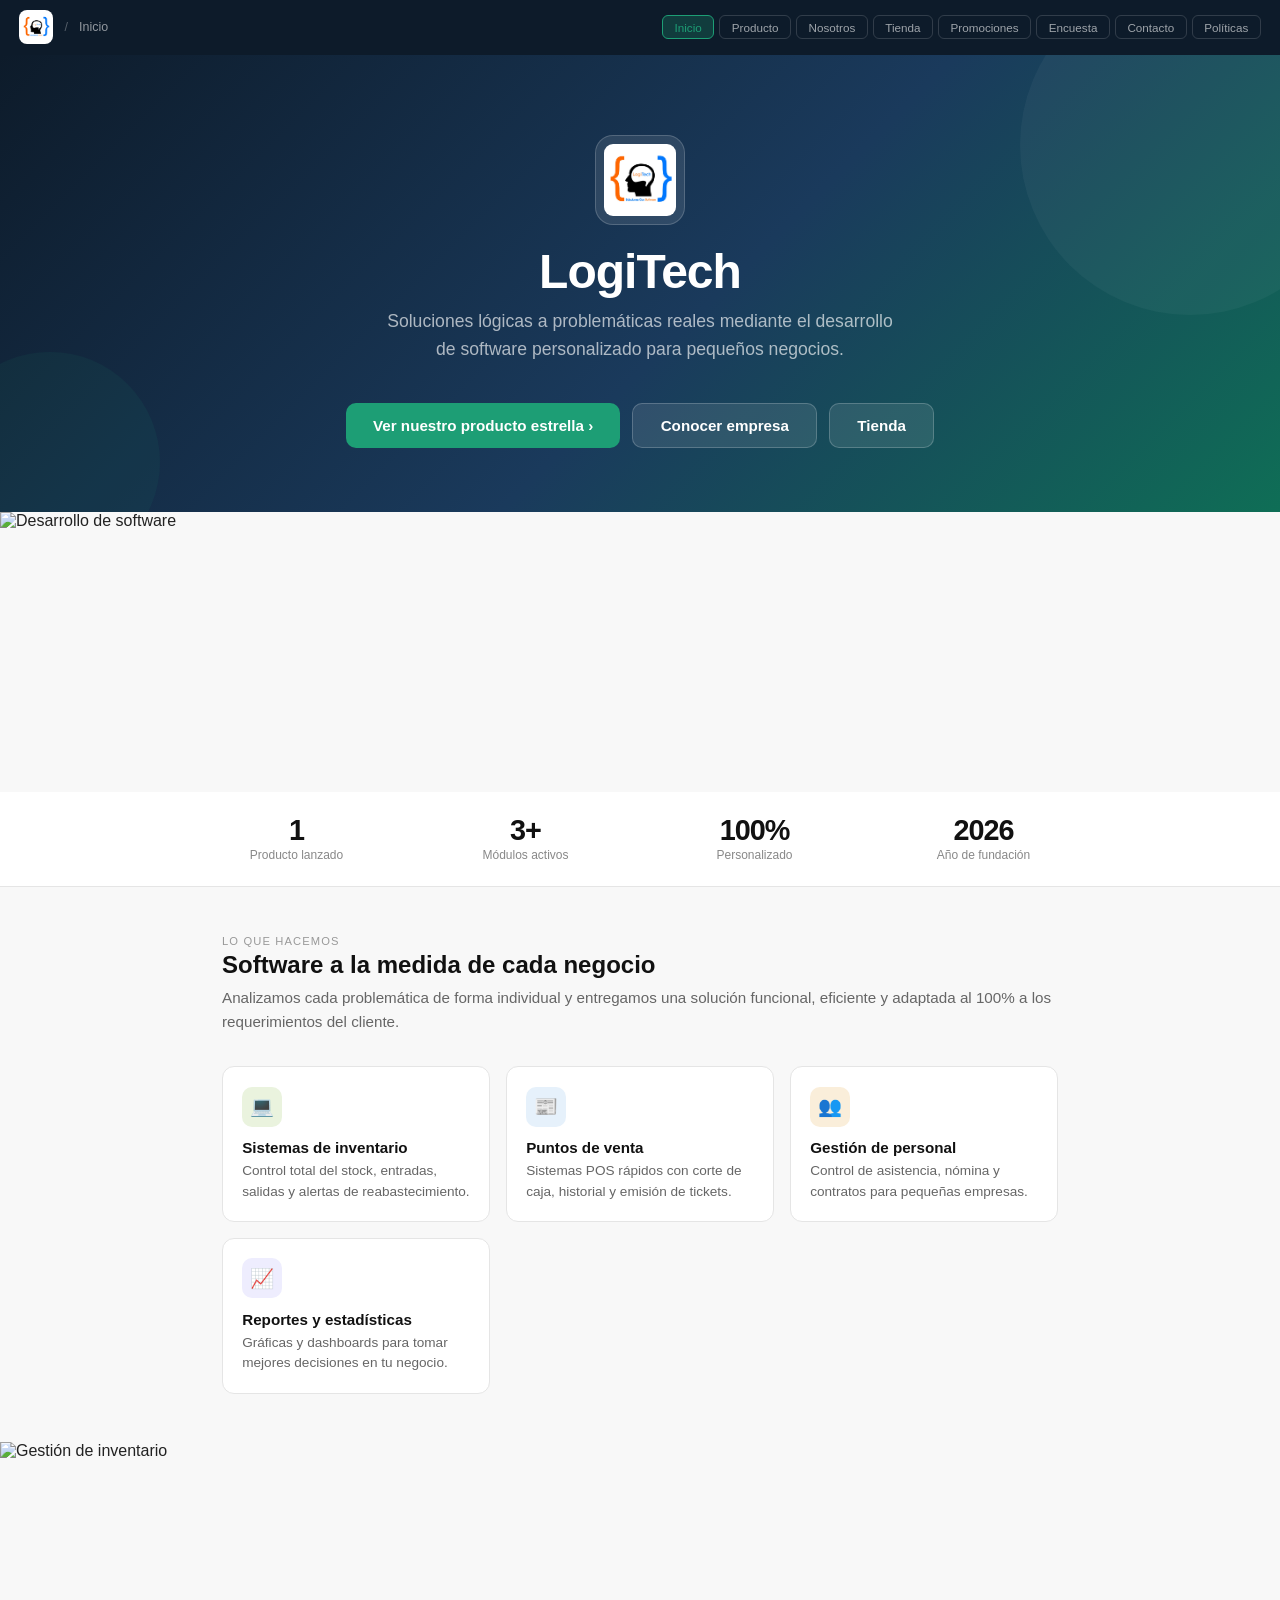
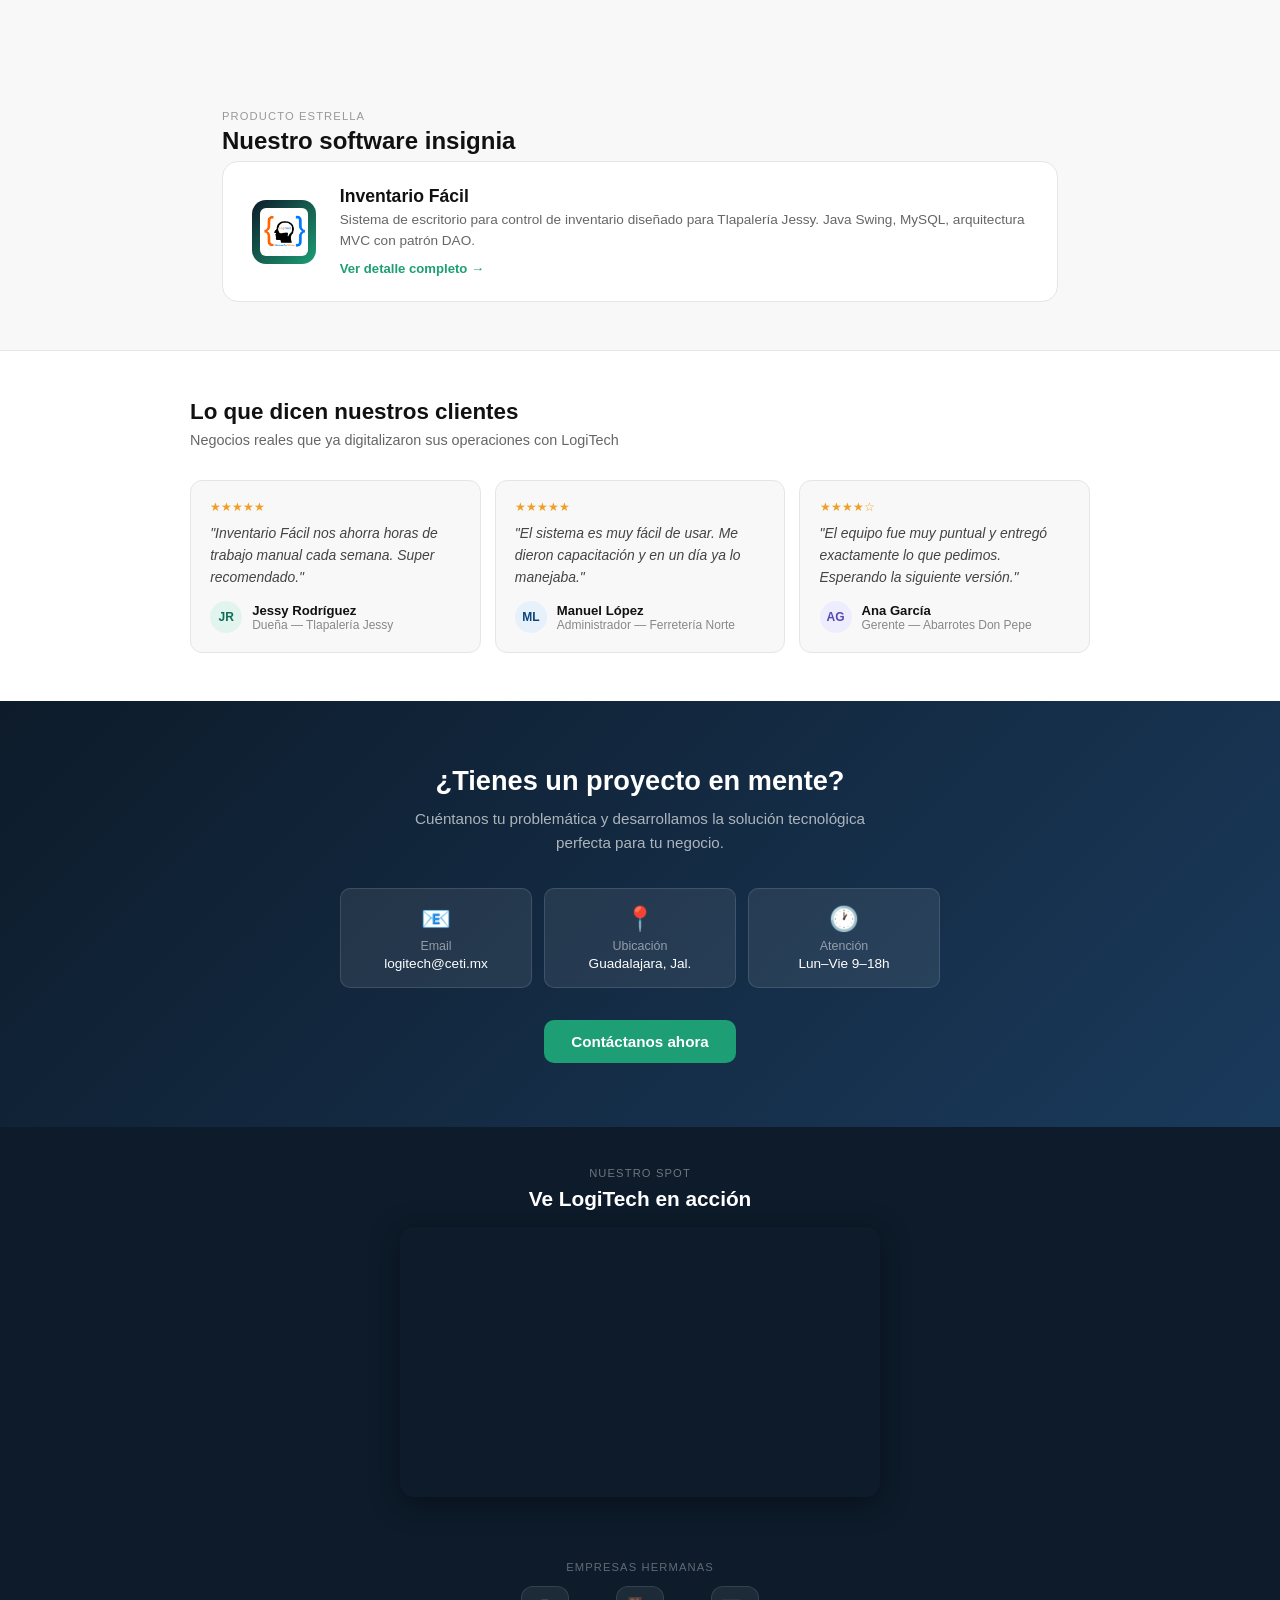
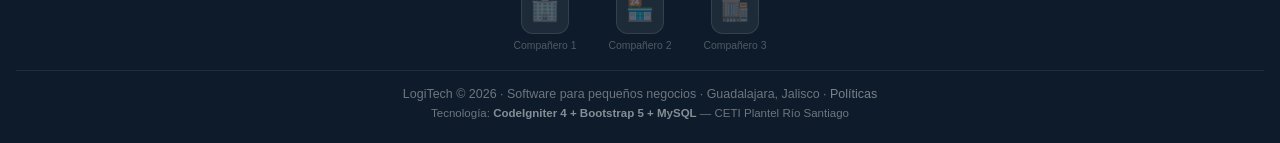
==== home.html @ 09f6c5d1 "Add files via upload" ====
<!DOCTYPE html>
<html lang="es">
<head>
<meta charset="UTF-8">
<meta name="viewport" content="width=device-width, initial-scale=1.0">
<title>Inicio &mdash; LogiTech</title>
<link rel="stylesheet" href="shared.css">
<style>body{animation:fadeIn .3s ease}
.hero{background:linear-gradient(135deg,#0d1b2a 0%,#1a3a5c 55%,#0F6E56 100%);padding:5rem 2rem 4rem;text-align:center;color:#fff;position:relative;overflow:hidden}
.hero::before{content:'';position:absolute;top:-80px;right:-80px;width:340px;height:340px;border-radius:50%;background:rgba(255,255,255,0.04)}
.hero::after{content:'';position:absolute;bottom:-60px;left:-60px;width:220px;height:220px;border-radius:50%;background:rgba(29,158,117,0.08)}
.hero-logo{height:90px;margin:0 auto 1.2rem;display:block;border-radius:18px;background:rgba(255,255,255,0.1);padding:8px;border:1.5px solid rgba(255,255,255,0.18);position:relative;z-index:1}
.hero h1{font-size:3rem;font-weight:700;margin-bottom:.5rem;letter-spacing:-1px;position:relative;z-index:1}
.hero .tagline{font-size:1.1rem;color:rgba(255,255,255,0.65);max-width:520px;margin:0 auto 2.5rem;line-height:1.6;position:relative;z-index:1}
.hero-btns{position:relative;z-index:1}
.stats-strip{background:#fff;border-bottom:1px solid #e5e5e5;padding:1.5rem 2rem}
.stats-inner{max-width:900px;margin:0 auto;display:grid;grid-template-columns:repeat(auto-fit,minmax(140px,1fr));gap:1rem;text-align:center}
.stat-item .num{font-size:1.8rem;font-weight:700;color:#111;letter-spacing:-1px;line-height:1}
.stat-item .lbl{font-size:.75rem;color:#888;margin-top:3px}
.home-section{max-width:900px;margin:0 auto;padding:3rem 2rem}
.home-section h2{font-size:1.5rem;font-weight:600;color:#111;margin-bottom:.4rem}
.home-section .sub{font-size:.95rem;color:#666;margin-bottom:2rem;line-height:1.6}
.cards3{display:grid;grid-template-columns:repeat(auto-fit,minmax(200px,1fr));gap:16px}
.card3{background:#fff;border:1px solid #e5e5e5;border-radius:12px;padding:1.2rem;transition:box-shadow .2s,border-color .2s}
.card3:hover{box-shadow:0 4px 16px rgba(0,0,0,0.07);border-color:#ccc}
.card3-icon{width:40px;height:40px;border-radius:10px;display:flex;align-items:center;justify-content:center;margin-bottom:.8rem;font-size:1.2rem}
.card3 h3{font-size:.95rem;font-weight:600;color:#111;margin-bottom:.3rem}
.card3 p{font-size:.85rem;color:#666;line-height:1.5}
.img-section{width:100%;height:280px;object-fit:cover;display:block}
.pcard-wrap{max-width:900px;margin:0 auto;padding:0 2rem 3rem}
.pcard{background:#fff;border:1.5px solid #e5e5e5;border-radius:16px;padding:1.5rem 1.8rem;display:flex;align-items:center;gap:1.5rem;transition:border-color .2s,box-shadow .2s;cursor:pointer;text-decoration:none;color:inherit}
.pcard:hover{border-color:#1D9E75;box-shadow:0 4px 20px rgba(29,158,117,0.12)}
.pcard-logo{height:64px;width:64px;object-fit:contain;border-radius:14px;background:linear-gradient(135deg,#0d1b2a,#1D9E75);padding:8px;flex-shrink:0}
.pcard h3{font-size:1.1rem;font-weight:700;color:#111;margin-bottom:.2rem}
.pcard p{font-size:.85rem;color:#666;line-height:1.5;margin-bottom:.5rem}
.pcard .go{font-size:.82rem;color:#1D9E75;font-weight:600}
.testimonials{background:#fff;border-top:1px solid #e5e5e5;padding:3rem 2rem}
.testimonials-inner{max-width:900px;margin:0 auto}
.testimonials-inner h2{font-size:1.4rem;font-weight:700;color:#111;margin-bottom:.4rem}
.testimonials-inner .sub{font-size:.9rem;color:#666;margin-bottom:2rem}
.testimonial-grid{display:grid;grid-template-columns:repeat(auto-fit,minmax(240px,1fr));gap:14px}
.testimonial{background:#f8f8f8;border:1px solid #e5e5e5;border-radius:12px;padding:1.2rem}
.stars{color:#EF9F27;font-size:.75rem;margin-bottom:.5rem}
.quote{font-size:.87rem;color:#444;line-height:1.6;margin-bottom:.8rem;font-style:italic}
.author{display:flex;align-items:center;gap:10px}
.t-avatar{width:32px;height:32px;border-radius:50%;display:flex;align-items:center;justify-content:center;font-weight:700;font-size:.75rem;flex-shrink:0}
.t-name{font-size:.82rem;font-weight:600;color:#111}
.t-role{font-size:.75rem;color:#888}
.contact-cta{background:linear-gradient(135deg,#0d1b2a,#1a3a5c);padding:4rem 2rem;text-align:center;color:#fff}
.contact-cta h2{font-size:1.7rem;font-weight:700;margin-bottom:.6rem}
.contact-cta p{font-size:.95rem;color:rgba(255,255,255,0.65);margin-bottom:2rem;line-height:1.6;max-width:500px;margin-left:auto;margin-right:auto}
.contact-cards{display:grid;grid-template-columns:repeat(auto-fit,minmax(150px,1fr));gap:12px;max-width:600px;margin:0 auto 2rem}
.contact-card{background:rgba(255,255,255,0.08);border:1px solid rgba(255,255,255,0.12);border-radius:10px;padding:1rem;text-align:center}
.contact-card .ci{font-size:1.5rem;margin-bottom:.4rem}
.contact-card .ct{font-size:.78rem;color:rgba(255,255,255,0.5);margin-bottom:.2rem}
.contact-card .cv{font-size:.85rem;color:#fff;font-weight:500}
</style>
</head>
<body>
<nav class="back-bar">
    <a href="home.html" style="display:flex;align-items:center"><img src="[data-uri]" class="nav-logo" alt="LogiTech"></a>
    <span class="sep">/</span><span class="crumb">Inicio</span>
    <button class="nav-hamburger" aria-label="Menú">☰</button>
    <div class="bar-nav">
      <a class="bar-nav-btn active-page" href="home.html">Inicio</a>
      <a class="bar-nav-btn" href="producto.html">Producto</a>
      <a class="bar-nav-btn" href="nosotros.html">Nosotros</a>
      <a class="bar-nav-btn" href="tienda.html">Tienda</a>
      <a class="bar-nav-btn" href="promociones.html">Promociones</a>
      <a class="bar-nav-btn" href="encuesta.html">Encuesta</a>
      <a class="bar-nav-btn" href="contacto.html">Contacto</a>
      <a class="bar-nav-btn" href="politicas.html">Políticas</a>
    </div>
  </nav>
<!-- HERO -->
<section class="hero">
  <img src="[data-uri]" class="hero-logo" alt="LogiTech">
  <h1>LogiTech</h1>
  <p class="tagline">Soluciones l&oacute;gicas a problem&aacute;ticas reales mediante el desarrollo de software personalizado para peque&ntilde;os negocios.</p>
  <div class="hero-btns">
    <a href="producto.html" class="hero-cta">Ver nuestro producto estrella &rsaquo;</a>
    <a href="nosotros.html" class="hero-cta-sec">Conocer empresa</a>
    <a href="tienda.html" class="hero-cta-sec">Tienda</a>
  </div>
</section>

<!-- Imagen full-width tech -->
<img src="https://images.unsplash.com/photo-1461749280684-dccba630e2f6?w=1400&q=80" class="img-section" alt="Desarrollo de software" loading="lazy">

<!-- Stats -->
<div class="stats-strip">
  <div class="stats-inner">
    <div class="stat-item"><div class="num">1</div><div class="lbl">Producto lanzado</div></div>
    <div class="stat-item"><div class="num">3+</div><div class="lbl">M&oacute;dulos activos</div></div>
    <div class="stat-item"><div class="num">100%</div><div class="lbl">Personalizado</div></div>
    <div class="stat-item"><div class="num">2026</div><div class="lbl">A&ntilde;o de fundaci&oacute;n</div></div>
  </div>
</div>

<!-- Servicios -->
<div class="home-section">
  <p style="font-size:.7rem;text-transform:uppercase;letter-spacing:.1em;color:#999;margin-bottom:.3rem">Lo que hacemos</p>
  <h2>Software a la medida de cada negocio</h2>
  <p class="sub">Analizamos cada problem&aacute;tica de forma individual y entregamos una soluci&oacute;n funcional, eficiente y adaptada al 100% a los requerimientos del cliente.</p>
  <div class="cards3">
    <div class="card3"><div class="card3-icon" style="background:#EAF3DE;color:#3B6D11">&#128187;</div><h3>Sistemas de inventario</h3><p>Control total del stock, entradas, salidas y alertas de reabastecimiento.</p></div>
    <div class="card3"><div class="card3-icon" style="background:#E6F1FB;color:#185FA5">&#128240;</div><h3>Puntos de venta</h3><p>Sistemas POS r&aacute;pidos con corte de caja, historial y emisi&oacute;n de tickets.</p></div>
    <div class="card3"><div class="card3-icon" style="background:#FAEEDA;color:#854F0B">&#128101;</div><h3>Gesti&oacute;n de personal</h3><p>Control de asistencia, n&oacute;mina y contratos para peque&ntilde;as empresas.</p></div>
    <div class="card3"><div class="card3-icon" style="background:#EEEDFE;color:#534AB7">&#128200;</div><h3>Reportes y estad&iacute;sticas</h3><p>Gr&aacute;ficas y dashboards para tomar mejores decisiones en tu negocio.</p></div>
  </div>
</div>

<!-- Imagen inventario -->
<img src="https://images.unsplash.com/photo-1586528116311-ad8dd3c8310d?w=1200&q=80" class="img-section" alt="Gesti&oacute;n de inventario" loading="lazy" style="height:220px;object-position:center">

<!-- Producto estrella -->
<div class="home-section" style="padding-bottom:0">
  <p style="font-size:.7rem;text-transform:uppercase;letter-spacing:.1em;color:#999;margin-bottom:.3rem">Producto estrella</p>
  <h2>Nuestro software insignia</h2>
</div>
<div class="pcard-wrap">
  <a class="pcard" href="producto.html">
    <img src="[data-uri]" class="pcard-logo" alt="Inventario F&aacute;cil">
    <div>
      <h3>Inventario F&aacute;cil</h3>
      <p>Sistema de escritorio para control de inventario dise&ntilde;ado para Tlapalería Jessy. Java Swing, MySQL, arquitectura MVC con patr&oacute;n DAO.</p>
      <span class="go">Ver detalle completo &rarr;</span>
    </div>
  </a>
</div>

<!-- Testimonios -->
<div class="testimonials">
  <div class="testimonials-inner">
    <h2>Lo que dicen nuestros clientes</h2>
    <p class="sub">Negocios reales que ya digitalizaron sus operaciones con LogiTech</p>
    <div class="testimonial-grid">
      <div class="testimonial"><div class="stars">&#9733;&#9733;&#9733;&#9733;&#9733;</div><p class="quote">"Inventario F&aacute;cil nos ahorra horas de trabajo manual cada semana. Super recomendado."</p><div class="author"><div class="t-avatar" style="background:#E1F5EE;color:#0F6E56">JR</div><div><div class="t-name">Jessy Rodr&iacute;guez</div><div class="t-role">Due&ntilde;a &mdash; Tlapalería Jessy</div></div></div></div>
      <div class="testimonial"><div class="stars">&#9733;&#9733;&#9733;&#9733;&#9733;</div><p class="quote">"El sistema es muy f&aacute;cil de usar. Me dieron capacitaci&oacute;n y en un d&iacute;a ya lo manejaba."</p><div class="author"><div class="t-avatar" style="background:#E6F1FB;color:#0C447C">ML</div><div><div class="t-name">Manuel L&oacute;pez</div><div class="t-role">Administrador &mdash; Ferreter&iacute;a Norte</div></div></div></div>
      <div class="testimonial"><div class="stars">&#9733;&#9733;&#9733;&#9733;&#9734;</div><p class="quote">"El equipo fue muy puntual y entreg&oacute; exactamente lo que pedimos. Esperando la siguiente versi&oacute;n."</p><div class="author"><div class="t-avatar" style="background:#EEEDFE;color:#534AB7">AG</div><div><div class="t-name">Ana Garc&iacute;a</div><div class="t-role">Gerente &mdash; Abarrotes Don Pepe</div></div></div></div>
    </div>
  </div>
</div>

<!-- CTA -->
<div class="contact-cta">
  <h2>¿Tienes un proyecto en mente?</h2>
  <p>Cu&eacute;ntanos tu problem&aacute;tica y desarrollamos la soluci&oacute;n tecnol&oacute;gica perfecta para tu negocio.</p>
  <div class="contact-cards">
    <div class="contact-card"><div class="ci">&#128231;</div><div class="ct">Email</div><div class="cv">logitech@ceti.mx</div></div>
    <div class="contact-card"><div class="ci">&#128205;</div><div class="ct">Ubicaci&oacute;n</div><div class="cv">Guadalajara, Jal.</div></div>
    <div class="contact-card"><div class="ci">&#128336;</div><div class="ct">Atenci&oacute;n</div><div class="cv">Lun&ndash;Vie 9&ndash;18h</div></div>
  </div>
  <a href="contacto.html" class="hero-cta">Cont&aacute;ctanos ahora</a>
</div>

<!-- Spot publicitario en home -->
<div style="background:#0d1b2a;padding:2.5rem 1.5rem;text-align:center">
  <p style="font-size:.7rem;text-transform:uppercase;letter-spacing:.1em;color:rgba(255,255,255,0.4);margin-bottom:.5rem">Nuestro spot</p>
  <h2 style="font-size:1.3rem;font-weight:700;color:#fff;margin-bottom:1rem">Ve LogiTech en acción</h2>
  <div style="max-width:480px;margin:0 auto;border-radius:14px;overflow:hidden;box-shadow:0 6px 30px rgba(0,0,0,0.4)">
    <iframe width="100%" height="270"
      src="https://www.youtube.com/embed/LGtI4DzSGxk"
      title="LogiTech — Inventario Fácil"
      frameborder="0"
      allow="accelerometer; autoplay; clipboard-write; encrypted-media; gyroscope; picture-in-picture"
      allowfullscreen style="display:block">
    </iframe>
  </div>
</div>

<footer class="site-footer">
  <div style="margin-bottom:1.2rem">
    <p style="font-size:.7rem;text-transform:uppercase;letter-spacing:.1em;color:rgba(255,255,255,0.35);margin-bottom:.8rem">Empresas hermanas</p>
    <div style="display:flex;justify-content:center;gap:2rem;flex-wrap:wrap;align-items:center">
      <a href="#" title="Empresa compañero 1" style="display:flex;flex-direction:column;align-items:center;gap:6px;text-decoration:none;opacity:.7;transition:opacity .2s" onmouseover="this.style.opacity=1" onmouseout="this.style.opacity=.7">
        <div style="width:48px;height:48px;background:rgba(255,255,255,0.1);border-radius:12px;display:flex;align-items:center;justify-content:center;font-size:1.4rem;border:1px solid rgba(255,255,255,0.15)">🏢</div>
        <span style="font-size:.65rem;color:rgba(255,255,255,0.4)">Compañero 1</span>
      </a>
      <a href="#" title="Empresa compañero 2" style="display:flex;flex-direction:column;align-items:center;gap:6px;text-decoration:none;opacity:.7;transition:opacity .2s" onmouseover="this.style.opacity=1" onmouseout="this.style.opacity=.7">
        <div style="width:48px;height:48px;background:rgba(255,255,255,0.1);border-radius:12px;display:flex;align-items:center;justify-content:center;font-size:1.4rem;border:1px solid rgba(255,255,255,0.15)">🏪</div>
        <span style="font-size:.65rem;color:rgba(255,255,255,0.4)">Compañero 2</span>
      </a>
      <a href="#" title="Empresa compañero 3" style="display:flex;flex-direction:column;align-items:center;gap:6px;text-decoration:none;opacity:.7;transition:opacity .2s" onmouseover="this.style.opacity=1" onmouseout="this.style.opacity=.7">
        <div style="width:48px;height:48px;background:rgba(255,255,255,0.1);border-radius:12px;display:flex;align-items:center;justify-content:center;font-size:1.4rem;border:1px solid rgba(255,255,255,0.15)">🏬</div>
        <span style="font-size:.65rem;color:rgba(255,255,255,0.4)">Compañero 3</span>
      </a>
    </div>
  </div>
  <hr style="border:none;border-top:1px solid rgba(255,255,255,0.08);margin-bottom:1rem">
  <div>LogiTech &copy; 2026 &middot; Software para peque&ntilde;os negocios &middot; Guadalajara, Jalisco &middot; <a href="politicas.html">Pol&iacute;ticas</a></div>
  <div style="margin-top:.4rem;font-size:.72rem">Tecnolog&iacute;a: <strong style="color:rgba(255,255,255,0.5)">CodeIgniter 4 + Bootstrap 5 + MySQL</strong> &mdash; CETI Plantel R&iacute;o Santiago</div>
</footer>
<script src="shared.js"></script>
<script>injectUserNav();</script>
</body></html>
---- shared.css ----
/* ============================================================
   LOGITECH — SHARED CSS CON DISEÑO RESPONSIVO (Bootstrap 5)
   ============================================================ */

*{box-sizing:border-box;margin:0;padding:0;font-family:'Segoe UI',Arial,sans-serif}

:root{
  --teal:#0F6E56;--teal-light:#E1F5EE;
  --blue:#185FA5;--blue-light:#E6F1FB;
  --amber:#854F0B;--amber-light:#FAEEDA;
  --coral:#993C1D;--coral-light:#FAECE7;
  --purple:#534AB7;--purple-light:#EEEDFE;
  --green:#3B6D11;--green-light:#EAF3DE;
  --orange:#D85A30;--orange-light:#FCEEE8;
  --gray:#444;--border:#e5e5e5;--bg:#f8f8f8;
  --dark:#0d1b2a;
}

body{background:var(--bg);color:#222;min-height:100vh}
@keyframes fadeIn{from{opacity:0;transform:translateY(8px)}to{opacity:1;transform:translateY(0)}}

/* ============================================================
   NAV BAR
   ============================================================ */
.back-bar{
  background:var(--dark);
  padding:.65rem 1.2rem;
  display:flex;
  align-items:center;
  gap:.7rem;
  position:sticky;
  top:0;
  z-index:100;
  flex-wrap:wrap;
}
.nav-logo{height:34px;width:34px;object-fit:contain;border-radius:8px;background:#fff;padding:2px;flex-shrink:0}
.back-btn{background:none;border:none;color:rgba(255,255,255,0.65);font-size:.82rem;cursor:pointer;display:flex;align-items:center;gap:5px;padding:.28rem .55rem;border-radius:6px;transition:background .15s}
.back-btn:hover{background:rgba(255,255,255,0.08);color:#fff}
.back-bar .sep{color:rgba(255,255,255,0.3);font-size:.78rem}
.back-bar .crumb{color:rgba(255,255,255,0.55);font-size:.78rem;white-space:nowrap}

/* Botón hamburguesa */
.nav-hamburger{
  margin-left:auto;
  background:none;
  border:1px solid rgba(255,255,255,0.2);
  color:rgba(255,255,255,0.7);
  padding:.3rem .65rem;
  border-radius:6px;
  cursor:pointer;
  font-size:1.15rem;
  display:none;
  align-items:center;
  justify-content:center;
  transition:background .15s;
}
.nav-hamburger:hover{background:rgba(255,255,255,0.1);color:#fff}

/* Menú nav */
.bar-nav{
  margin-left:auto;
  display:flex;
  gap:5px;
  align-items:center;
  flex-wrap:wrap;
}
.bar-nav-btn{
  background:none;
  border:1px solid rgba(255,255,255,0.15);
  color:rgba(255,255,255,0.6);
  font-size:.73rem;
  cursor:pointer;
  padding:.28rem .72rem;
  border-radius:6px;
  transition:all .15s;
  text-decoration:none;
  display:inline-block;
  white-space:nowrap;
}
.bar-nav-btn:hover{background:rgba(255,255,255,0.1);color:#fff;border-color:rgba(255,255,255,0.3)}
.bar-nav-btn.active-page{background:rgba(29,158,117,0.25);color:#1D9E75;border-color:#1D9E75}
.logout-btn{border-color:rgba(153,60,29,0.5)!important;color:rgba(255,160,130,0.9)!important}

/* ============================================================
   HERO BTN
   ============================================================ */
.hero-cta{display:inline-flex;align-items:center;gap:8px;padding:.8rem 1.7rem;background:#1D9E75;color:#fff;border:none;border-radius:10px;font-size:.95rem;font-weight:600;cursor:pointer;text-decoration:none;transition:background .2s}
.hero-cta:hover{background:#0F6E56}
.hero-cta-sec{display:inline-flex;align-items:center;gap:8px;padding:.8rem 1.7rem;background:rgba(255,255,255,0.1);color:#fff;border:1px solid rgba(255,255,255,0.2);border-radius:10px;font-size:.95rem;font-weight:600;cursor:pointer;text-decoration:none;transition:all .2s}
.hero-cta-sec:hover{background:rgba(255,255,255,0.18)}
.hero-btns{display:flex;gap:12px;justify-content:center;flex-wrap:wrap}

/* ============================================================
   SHARED FOOTER
   ============================================================ */
.site-footer{background:#0d1b2a;color:rgba(255,255,255,0.4);text-align:center;padding:1.5rem 1rem;font-size:.78rem}
.site-footer a{color:rgba(255,255,255,0.45);text-decoration:none}
.site-footer a:hover{color:#1D9E75}
.site-footer .footer-logo{height:30px;margin-bottom:.6rem;opacity:.7}

/* ============================================================
   CART SIDEBAR
   ============================================================ */
.cart-toggle{position:fixed;bottom:1.5rem;right:1.5rem;width:50px;height:50px;background:#0d1b2a;color:#fff;border:none;border-radius:50%;font-size:1.25rem;cursor:pointer;display:flex;align-items:center;justify-content:center;box-shadow:0 4px 16px rgba(0,0,0,0.25);z-index:200;transition:background .15s}
.cart-toggle:hover{background:#1D9E75}
.cart-badge{position:absolute;top:-4px;right:-4px;width:20px;height:20px;background:#D85A30;border-radius:50%;font-size:.65rem;font-weight:700;display:flex;align-items:center;justify-content:center;border:2px solid #fff}
.cart-drawer{position:fixed;right:-400px;top:0;bottom:0;width:min(360px,100vw);background:#fff;box-shadow:-4px 0 24px rgba(0,0,0,0.15);z-index:300;transition:right .3s ease;display:flex;flex-direction:column}
.cart-drawer.open{right:0}
.cart-head{background:#0d1b2a;color:#fff;padding:1.2rem 1.4rem;display:flex;align-items:center;justify-content:space-between}
.cart-head h3{font-size:1rem;font-weight:700}
.cart-close{background:none;border:none;color:rgba(255,255,255,0.6);font-size:1.3rem;cursor:pointer}
.cart-close:hover{color:#fff}
.cart-items{flex:1;overflow-y:auto;padding:1rem}
.cart-empty{display:flex;flex-direction:column;align-items:center;justify-content:center;height:100%;color:#bbb;gap:.5rem;font-size:.9rem}
.cart-item{display:flex;gap:10px;padding:.8rem 0;border-bottom:1px solid var(--border)}
.cart-item-icon{width:44px;height:44px;border-radius:10px;display:flex;align-items:center;justify-content:center;font-size:1.4rem;flex-shrink:0}
.cart-item-info{flex:1}
.cart-item-info h4{font-size:.85rem;font-weight:600;color:#111;margin-bottom:.1rem}
.cart-item-info .ci-price{font-size:.82rem;color:#1D9E75;font-weight:600}
.cart-item-qty{display:flex;align-items:center;gap:6px;margin-top:4px}
.qty-btn{width:22px;height:22px;border-radius:6px;border:1px solid var(--border);background:#fff;cursor:pointer;font-size:.8rem;display:flex;align-items:center;justify-content:center;font-weight:700;line-height:1}
.qty-btn:hover{background:#f0f0f0}
.qty-num{font-size:.82rem;font-weight:600;color:#111;min-width:16px;text-align:center}
.cart-remove{color:#ccc;cursor:pointer;font-size:.9rem;margin-left:auto;align-self:flex-start;margin-top:2px}
.cart-remove:hover{color:#993C1D}
.cart-foot{padding:1.2rem;border-top:1px solid var(--border)}
.cart-total{display:flex;justify-content:space-between;align-items:center;margin-bottom:1rem}
.cart-total span{font-size:.88rem;color:#666}
.cart-total strong{font-size:1.1rem;font-weight:700;color:#111}
.checkout-btn{width:100%;padding:.85rem;background:#1D9E75;color:#fff;border:none;border-radius:10px;font-size:.95rem;font-weight:600;cursor:pointer;transition:background .2s;font-family:inherit}
.checkout-btn:hover{background:#0F6E56}
.cart-overlay{display:none;position:fixed;inset:0;background:rgba(0,0,0,0.4);z-index:250}
.cart-overlay.open{display:block}

/* ============================================================
   PRODUCT MODAL
   ============================================================ */
.prod-modal{display:none;position:fixed;inset:0;z-index:400;align-items:center;justify-content:center;padding:1rem}
.prod-modal.open{display:flex}
.prod-modal-bg{position:absolute;inset:0;background:rgba(0,0,0,0.6)}
.prod-modal-box{background:#fff;border-radius:16px;max-width:500px;width:100%;position:relative;z-index:1;overflow:hidden;max-height:90vh;overflow-y:auto}
.prod-modal-thumb{height:140px;display:flex;align-items:center;justify-content:center;font-size:3.2rem}
.prod-modal-body{padding:1.3rem}
.prod-modal-body h2{font-size:1.15rem;font-weight:700;color:#111;margin-bottom:.3rem}
.prod-modal-body .pm-cat{font-size:.72rem;text-transform:uppercase;letter-spacing:.08em;color:#999;margin-bottom:.6rem}
.prod-modal-body .pm-desc{font-size:.87rem;color:#555;line-height:1.6;margin-bottom:1rem}
.prod-modal-features{display:flex;flex-direction:column;gap:5px;margin-bottom:1.2rem}
.pm-feat{font-size:.8rem;color:#444;display:flex;align-items:flex-start;gap:8px}
.pm-feat::before{content:"✓";color:#1D9E75;font-weight:700;flex-shrink:0}
.prod-modal-foot{display:flex;align-items:center;justify-content:space-between;padding:1rem 1.3rem;border-top:1px solid var(--border);background:#fafafa}
.pm-price{font-size:1.2rem;font-weight:700;color:#111}
.pm-add-btn{padding:.65rem 1.3rem;background:#1D9E75;color:#fff;border:none;border-radius:10px;font-size:.88rem;font-weight:600;cursor:pointer;transition:background .2s;font-family:inherit}
.pm-add-btn:hover{background:#0F6E56}
.modal-close{position:absolute;top:.8rem;right:1rem;background:rgba(0,0,0,0.1);border:none;width:28px;height:28px;border-radius:50%;font-size:1rem;cursor:pointer;display:flex;align-items:center;justify-content:center;color:#555}
.modal-close:hover{background:rgba(0,0,0,0.2)}
.checkout-modal{display:none;position:fixed;inset:0;z-index:500;align-items:center;justify-content:center;padding:1rem}
.checkout-modal.open{display:flex}
.checkout-modal-bg{position:absolute;inset:0;background:rgba(0,0,0,0.6)}
.checkout-box{background:#fff;border-radius:16px;max-width:420px;width:100%;position:relative;z-index:1;padding:2rem;text-align:center}
.checkout-box .ck-icon{font-size:3rem;margin-bottom:1rem}
.checkout-box h2{font-size:1.3rem;font-weight:700;color:#111;margin-bottom:.5rem}
.checkout-box p{font-size:.88rem;color:#666;line-height:1.5;margin-bottom:1.5rem}
.checkout-box button{padding:.75rem 2rem;background:#0d1b2a;color:#fff;border:none;border-radius:10px;font-size:.9rem;font-weight:600;cursor:pointer;font-family:inherit}

/* ============================================================
   STORE
   ============================================================ */
.store-hero{background:linear-gradient(135deg,#0d1b2a 0%,#D85A30 100%);padding:2.5rem 1.5rem 2rem;color:#fff;text-align:center;position:relative;overflow:hidden}
.store-hero-img{position:absolute;inset:0;object-fit:cover;width:100%;height:100%;opacity:.13;mix-blend-mode:luminosity}
.store-hero h1{font-size:clamp(1.5rem,4vw,2.2rem);font-weight:700;margin-bottom:.5rem;position:relative}
.store-hero p{font-size:.95rem;color:rgba(255,255,255,0.7);max-width:500px;margin:0 auto;position:relative}
.store-body{max-width:960px;margin:0 auto;padding:1.8rem 1rem}
.store-filters{display:flex;gap:7px;flex-wrap:wrap;margin-bottom:1.6rem;align-items:center}
.filter-btn{padding:.38rem .9rem;border-radius:20px;border:1px solid var(--border);background:#fff;font-size:.78rem;cursor:pointer;color:#555;transition:all .15s;font-family:inherit}
.filter-btn:hover,.filter-btn.active{background:#0d1b2a;color:#fff;border-color:#0d1b2a}
.store-grid{display:grid;grid-template-columns:repeat(auto-fill,minmax(220px,1fr));gap:16px;margin-bottom:2rem}
.prod-card{background:#fff;border:1px solid var(--border);border-radius:14px;overflow:hidden;transition:box-shadow .2s,transform .15s;cursor:pointer}
.prod-card:hover{box-shadow:0 8px 28px rgba(0,0,0,0.1);transform:translateY(-2px)}
.prod-card-thumb{height:130px;display:flex;align-items:center;justify-content:center;font-size:2.6rem;position:relative}
.prod-badge{position:absolute;top:10px;left:10px;font-size:.63rem;font-weight:700;padding:3px 8px;border-radius:8px;letter-spacing:.04em}
.prod-card-body{padding:.9rem 1rem}
.prod-card-body .cat{font-size:.66rem;text-transform:uppercase;letter-spacing:.08em;color:#999;margin-bottom:.3rem}
.prod-card-body h3{font-size:.92rem;font-weight:700;color:#111;margin-bottom:.22rem;line-height:1.3}
.prod-card-body p{font-size:.76rem;color:#666;line-height:1.4;margin-bottom:.7rem}
.prod-card-foot{display:flex;align-items:center;justify-content:space-between;padding:.65rem 1rem;border-top:1px solid var(--border);background:#fafafa}
.prod-price{font-size:1rem;font-weight:700;color:#111}
.prod-price .orig{font-size:.76rem;text-decoration:line-through;color:#aaa;margin-left:4px;font-weight:400}
.add-btn{padding:.38rem .85rem;background:#1D9E75;color:#fff;border:none;border-radius:8px;font-size:.76rem;font-weight:600;cursor:pointer;transition:background .15s;font-family:inherit}
.add-btn:hover{background:#0F6E56}

/* ============================================================
   SECTION UTILS
   ============================================================ */
.section-title{font-size:.67rem;text-transform:uppercase;letter-spacing:.1em;color:#999;border-bottom:1px solid var(--border);padding-bottom:.5rem;margin-bottom:1rem}
.badge{font-size:.7rem;font-weight:600;padding:3px 10px;border-radius:20px;letter-spacing:.04em}
.b-free{background:#1D9E75;color:#fff}
.b-java{background:#D85A30;color:#fff}
.b-v{background:rgba(0,0,0,0.15);color:#fff}
.b-es{background:rgba(255,255,255,0.15);color:#fff}
.badges{display:flex;gap:8px;flex-wrap:wrap}

/* ============================================================
   CONTACT SHARED
   ============================================================ */
.cform{display:flex;flex-direction:column;gap:12px}
.cform label{font-size:.74rem;font-weight:600;color:#666;text-transform:uppercase;letter-spacing:.06em;margin-bottom:3px;display:block}
.cform input,.cform textarea,.cform select{width:100%;padding:.68rem .85rem;border:1px solid var(--border);border-radius:8px;font-size:.87rem;color:#222;background:#fff;outline:none;transition:border-color .15s;font-family:inherit}
.cform input:focus,.cform textarea:focus,.cform select:focus{border-color:#1D9E75}
.cform textarea{min-height:100px;resize:vertical}
.cform-btn{padding:.78rem 1.4rem;background:#1D9E75;color:#fff;border:none;border-radius:9px;font-size:.9rem;font-weight:600;cursor:pointer;transition:background .2s}
.cform-btn:hover{background:#0F6E56}

/* ============================================================
   FAQ
   ============================================================ */
.faq-list{display:flex;flex-direction:column;gap:8px;margin-bottom:2rem}
.faq-item{background:#fff;border:1px solid var(--border);border-radius:10px;overflow:hidden}
.faq-q{display:flex;justify-content:space-between;align-items:center;padding:.78rem 1rem;cursor:pointer;font-size:.87rem;font-weight:600;color:#111;gap:12px;user-select:none}
.faq-q:hover{background:#fafafa}
.faq-icon{font-size:1rem;color:#888;flex-shrink:0;transition:transform .2s}
.faq-a{font-size:.82rem;color:#555;line-height:1.6;padding:0 1rem .85rem;display:none}
.faq-item.open .faq-a{display:block}
.faq-item.open .faq-icon{transform:rotate(45deg)}

/* ============================================================
   IMAGE BANNER
   ============================================================ */
.img-banner{width:100%;height:220px;object-fit:cover;display:block}
.img-banner-sm{width:100%;height:160px;object-fit:cover;border-radius:12px;display:block}

/* ============================================================
   RESPONSIVE — MOBILE FIRST
   ============================================================ */

/* Pantallas pequeñas (< 640px) */
@media(max-width:639px){

  /* Nav: hamburguesa visible, menú oculto por default */
  .nav-hamburger{display:flex}
  .bar-nav{
    display:none;
    width:100%;
    flex-direction:column;
    align-items:flex-start;
    gap:4px;
    padding:.5rem 0 .25rem;
    order:3;
  }
  .bar-nav.mobile-open{display:flex}
  .bar-nav-btn{width:100%;text-align:left;padding:.42rem .8rem;font-size:.8rem}
  .back-bar .crumb{display:none}
  .back-bar .sep{display:none}

  /* Hero botones apilados */
  .hero-cta,.hero-cta-sec{width:100%;justify-content:center}
  .hero-btns{flex-direction:column;align-items:center}

  /* Store grid 1 columna */
  .store-grid{grid-template-columns:1fr}

  /* Cart drawer full width */
  .cart-drawer{width:100vw}

  /* Carrito flotante más pequeño */
  .cart-toggle{width:46px;height:46px;bottom:1.2rem;right:1.2rem;font-size:1.1rem}

  /* Imagen banner más baja */
  .img-banner{height:160px}
  .img-banner-sm{height:120px}

  /* Store hero */
  .store-hero{padding:2rem 1rem 1.6rem}
}

/* Pantallas medianas (640–768px) */
@media(min-width:640px) and (max-width:767px){
  .nav-hamburger{display:flex}
  .bar-nav{
    display:none;
    width:100%;
    flex-direction:column;
    align-items:flex-start;
    gap:4px;
    padding:.5rem 0 .25rem;
    order:3;
  }
  .bar-nav.mobile-open{display:flex}
  .bar-nav-btn{font-size:.75rem}

  .store-grid{grid-template-columns:repeat(2,1fr)}
  .img-banner{height:190px}
}

/* Pantallas medianas-grandes (768–1023px) */
@media(min-width:768px) and (max-width:1023px){
  .store-grid{grid-template-columns:repeat(2,1fr)}
  .bar-nav{display:flex}
  .bar-nav-btn{font-size:.72rem;padding:.26rem .6rem}
}

/* Desktop (≥ 1024px) */
@media(min-width:1024px){
  .bar-nav{display:flex!important}
  .nav-hamburger{display:none!important}
  .store-grid{grid-template-columns:repeat(auto-fill,minmax(240px,1fr))}
}
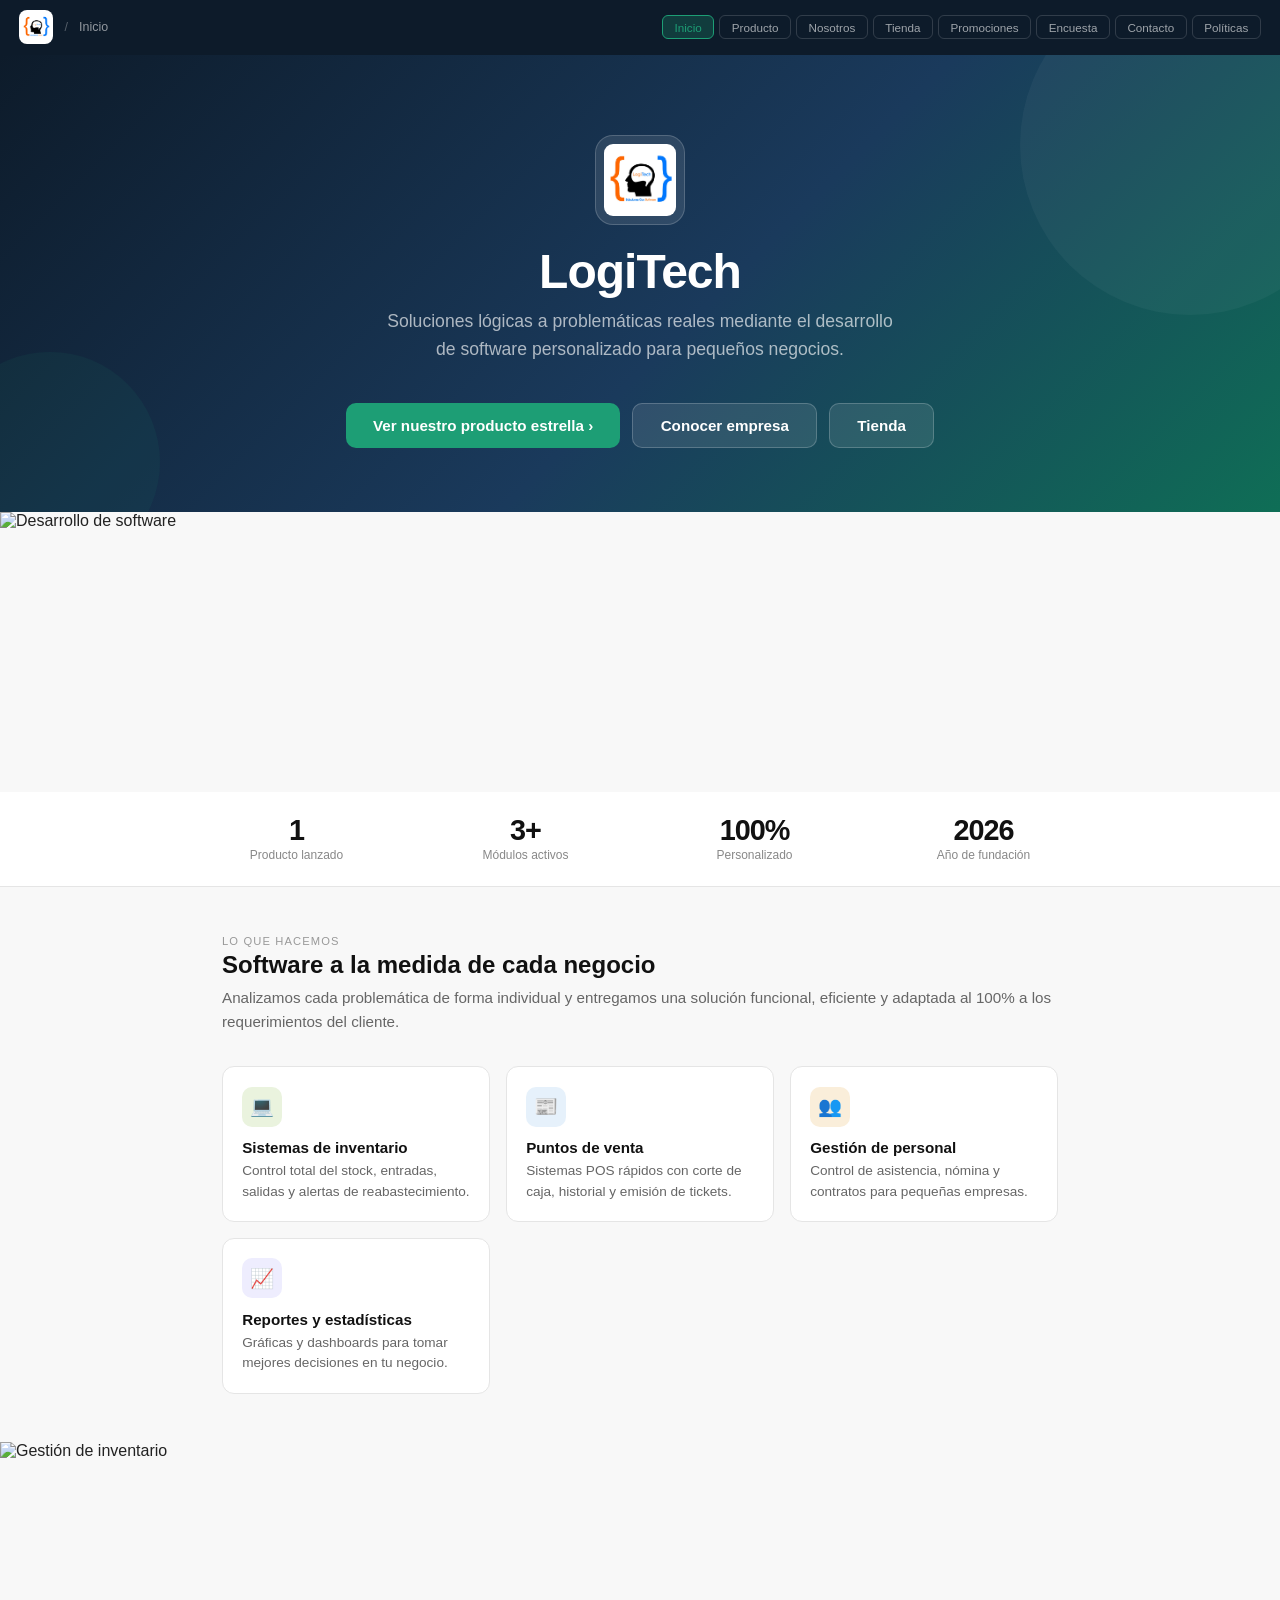
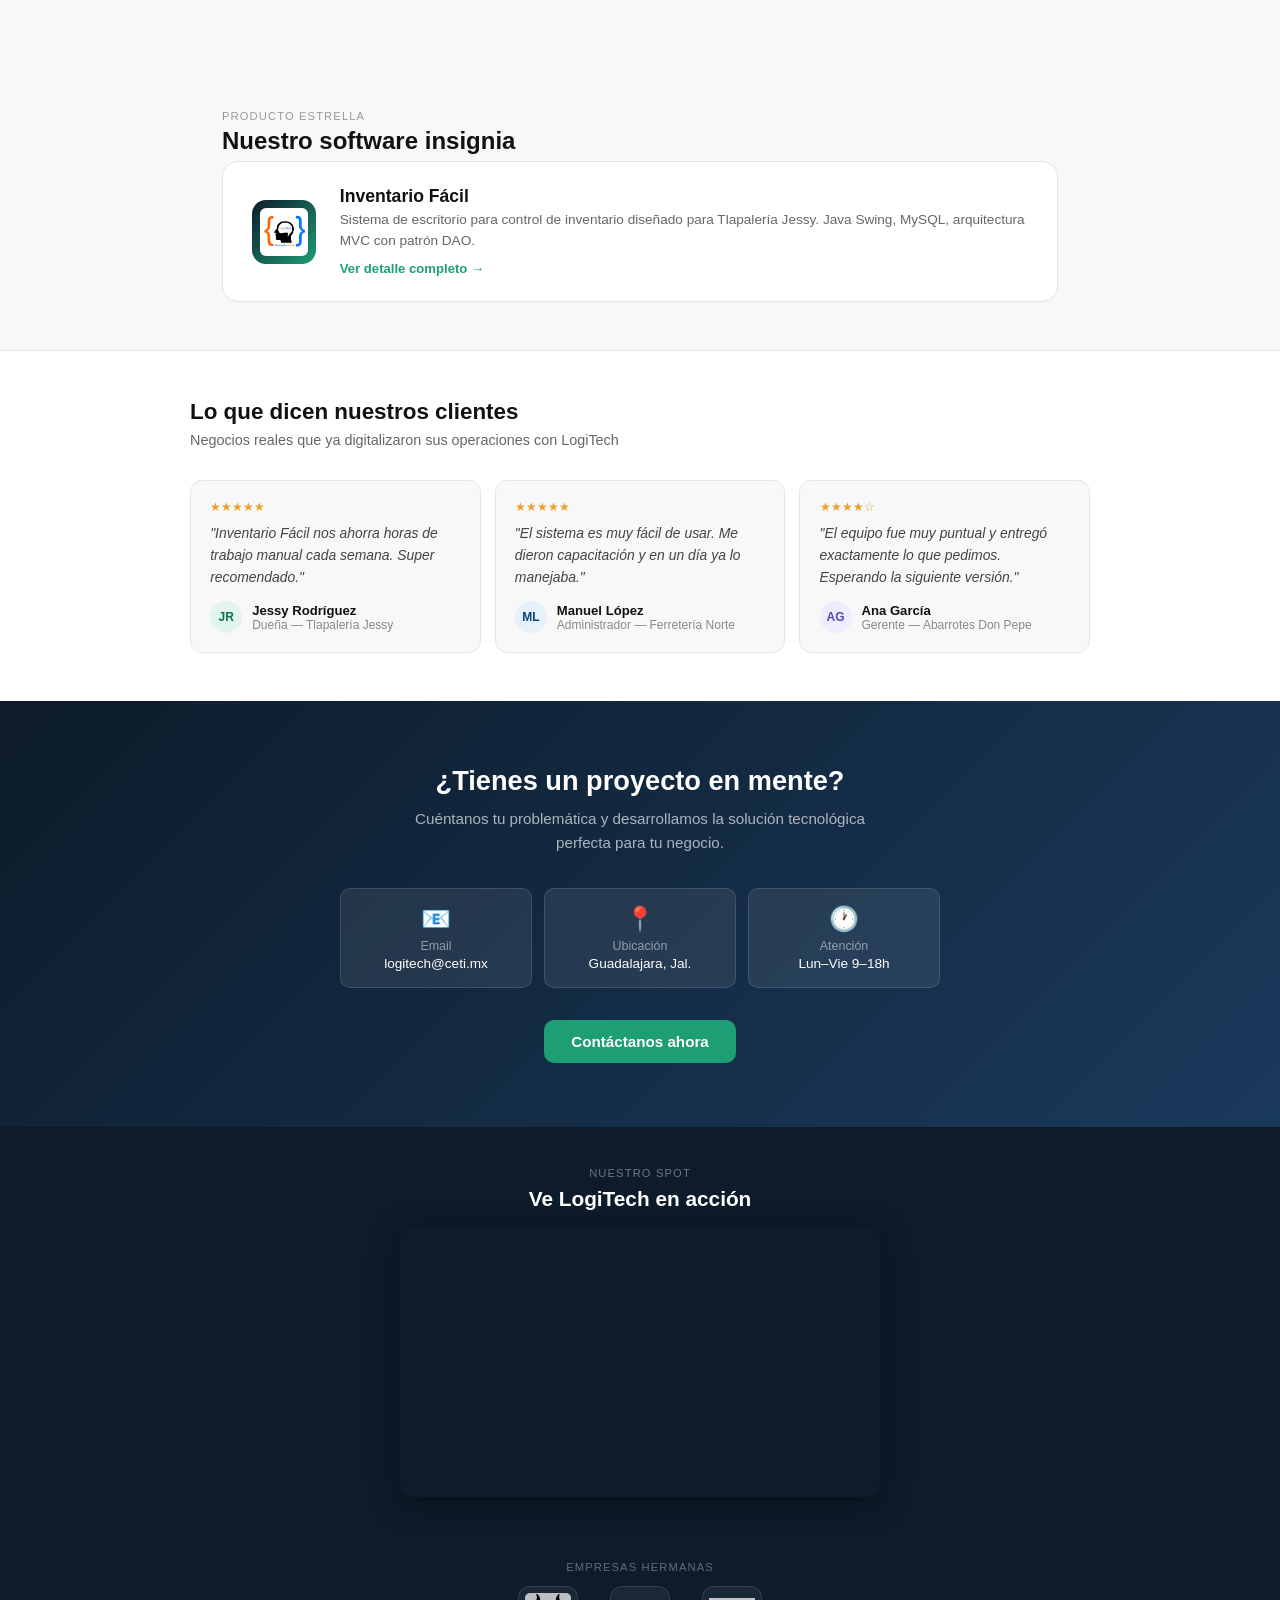
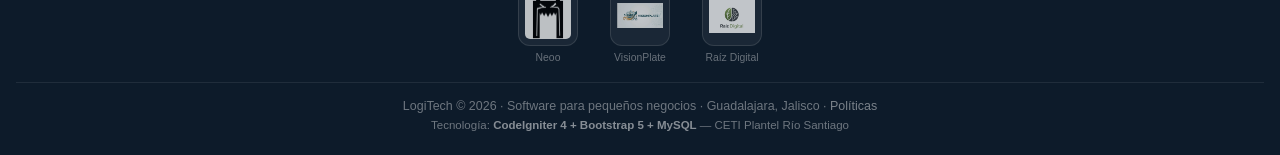
==== commit 04347469: "Rename home (2).html to home.html" ====
--- a/home.html
+++ b/home.html
@@ -173,17 +173,17 @@
   <div style="margin-bottom:1.2rem">
     <p style="font-size:.7rem;text-transform:uppercase;letter-spacing:.1em;color:rgba(255,255,255,0.35);margin-bottom:.8rem">Empresas hermanas</p>
     <div style="display:flex;justify-content:center;gap:2rem;flex-wrap:wrap;align-items:center">
-      <a href="#" title="Empresa compañero 1" style="display:flex;flex-direction:column;align-items:center;gap:6px;text-decoration:none;opacity:.7;transition:opacity .2s" onmouseover="this.style.opacity=1" onmouseout="this.style.opacity=.7">
-        <div style="width:48px;height:48px;background:rgba(255,255,255,0.1);border-radius:12px;display:flex;align-items:center;justify-content:center;font-size:1.4rem;border:1px solid rgba(255,255,255,0.15)">🏢</div>
-        <span style="font-size:.65rem;color:rgba(255,255,255,0.4)">Compañero 1</span>
+      <a href="https://neoo-three.vercel.app" target="_blank" title="Neoo" style="display:flex;flex-direction:column;align-items:center;gap:6px;text-decoration:none;opacity:.75;transition:opacity .2s" onmouseover="this.style.opacity=1" onmouseout="this.style.opacity=.75">
+        <img src="[data-uri]" alt="Neoo" style="width:60px;height:60px;object-fit:contain;border-radius:12px;background:rgba(255,255,255,0.08);padding:6px;border:1px solid rgba(255,255,255,0.15)">
+        <span style="font-size:.65rem;color:rgba(255,255,255,0.5)">Neoo</span>
       </a>
-      <a href="#" title="Empresa compañero 2" style="display:flex;flex-direction:column;align-items:center;gap:6px;text-decoration:none;opacity:.7;transition:opacity .2s" onmouseover="this.style.opacity=1" onmouseout="this.style.opacity=.7">
-        <div style="width:48px;height:48px;background:rgba(255,255,255,0.1);border-radius:12px;display:flex;align-items:center;justify-content:center;font-size:1.4rem;border:1px solid rgba(255,255,255,0.15)">🏪</div>
-        <span style="font-size:.65rem;color:rgba(255,255,255,0.4)">Compañero 2</span>
+      <a href="https://visionplate.rf.gd/Index.html" target="_blank" title="VisionPlate" style="display:flex;flex-direction:column;align-items:center;gap:6px;text-decoration:none;opacity:.75;transition:opacity .2s" onmouseover="this.style.opacity=1" onmouseout="this.style.opacity=.75">
+        <img src="[data-uri]" alt="VisionPlate" style="width:60px;height:60px;object-fit:contain;border-radius:12px;background:rgba(255,255,255,0.08);padding:6px;border:1px solid rgba(255,255,255,0.15)">
+        <span style="font-size:.65rem;color:rgba(255,255,255,0.5)">VisionPlate</span>
       </a>
-      <a href="#" title="Empresa compañero 3" style="display:flex;flex-direction:column;align-items:center;gap:6px;text-decoration:none;opacity:.7;transition:opacity .2s" onmouseover="this.style.opacity=1" onmouseout="this.style.opacity=.7">
-        <div style="width:48px;height:48px;background:rgba(255,255,255,0.1);border-radius:12px;display:flex;align-items:center;justify-content:center;font-size:1.4rem;border:1px solid rgba(255,255,255,0.15)">🏬</div>
-        <span style="font-size:.65rem;color:rgba(255,255,255,0.4)">Compañero 3</span>
+      <a href="https://raiz-digital2.vercel.app/" target="_blank" title="Raíz Digital" style="display:flex;flex-direction:column;align-items:center;gap:6px;text-decoration:none;opacity:.75;transition:opacity .2s" onmouseover="this.style.opacity=1" onmouseout="this.style.opacity=.75">
+        <img src="[data-uri]" alt="Raíz Digital" style="width:60px;height:60px;object-fit:contain;border-radius:12px;background:rgba(255,255,255,0.08);padding:6px;border:1px solid rgba(255,255,255,0.15)">
+        <span style="font-size:.65rem;color:rgba(255,255,255,0.5)">Ra&iacute;z Digital</span>
       </a>
     </div>
   </div>
@@ -193,4 +193,4 @@
 </footer>
 <script src="shared.js"></script>
 <script>injectUserNav();</script>
-</body></html>+</body></html>
